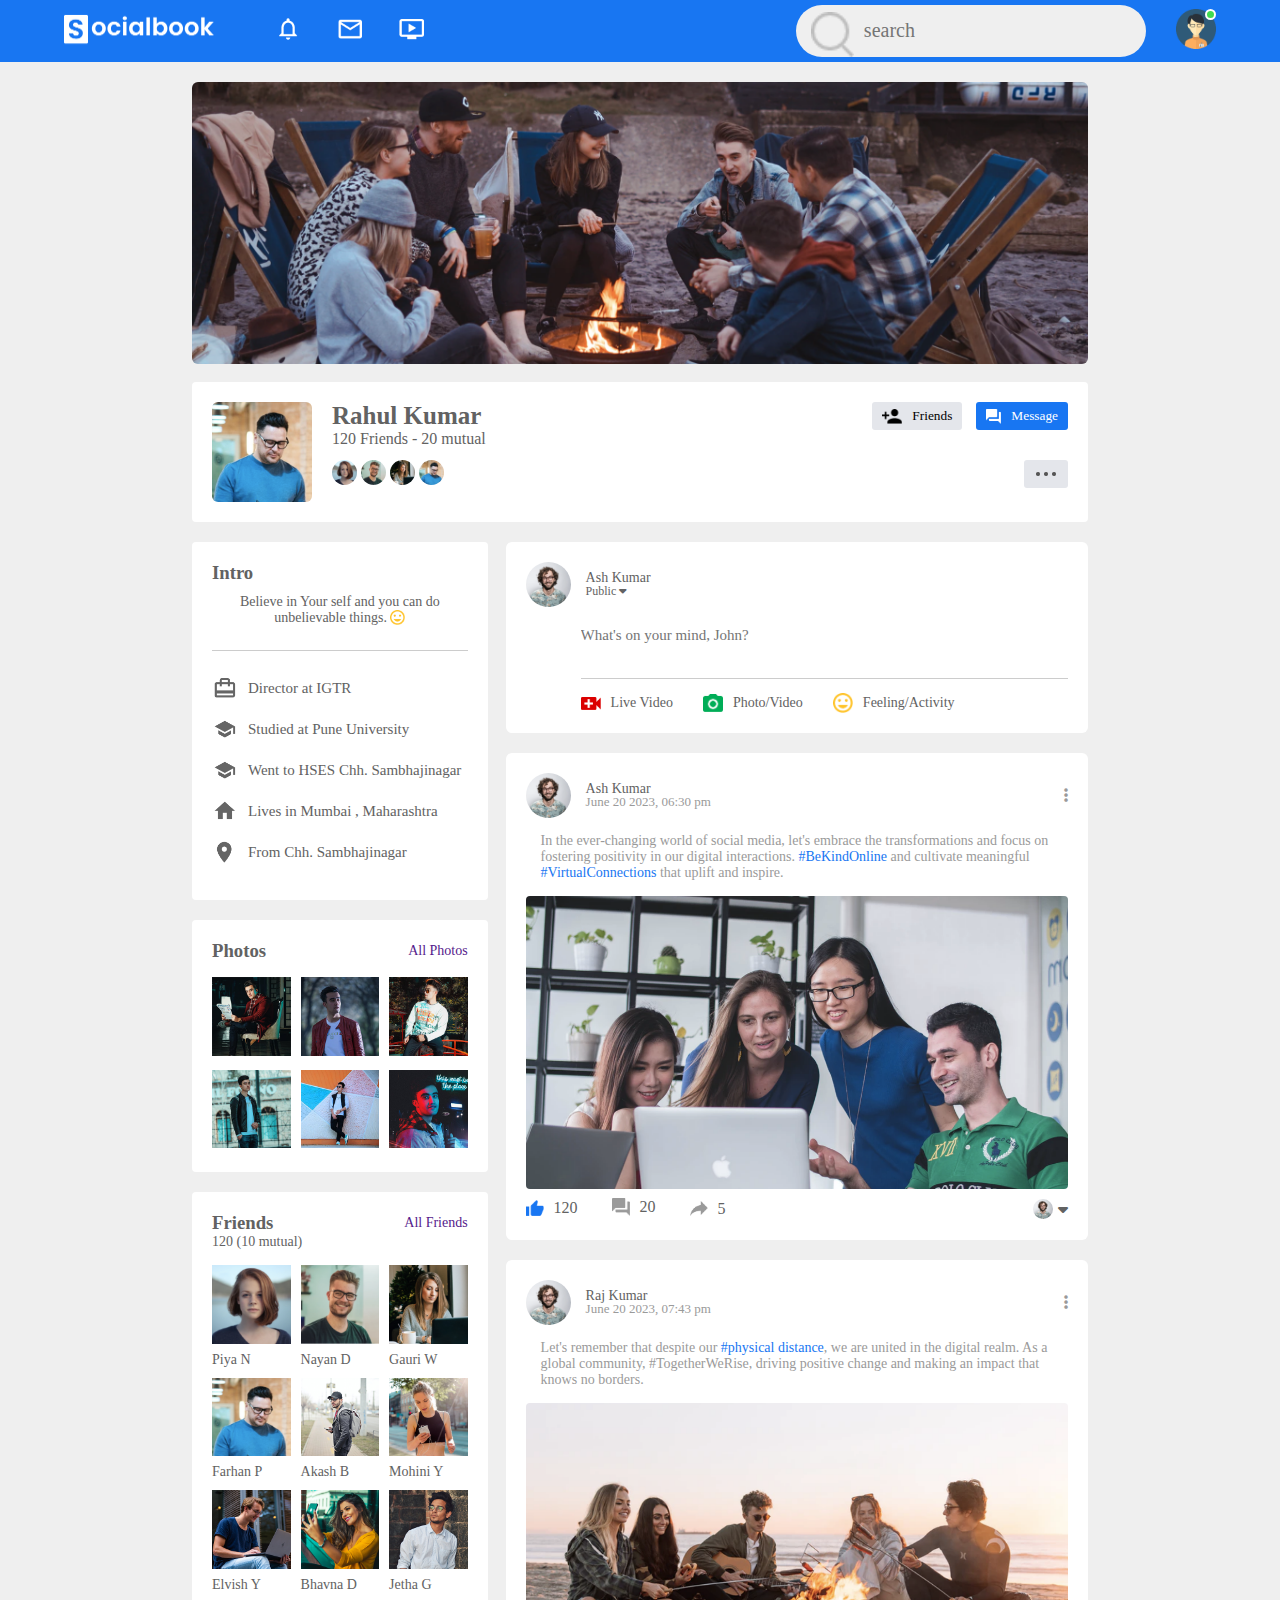
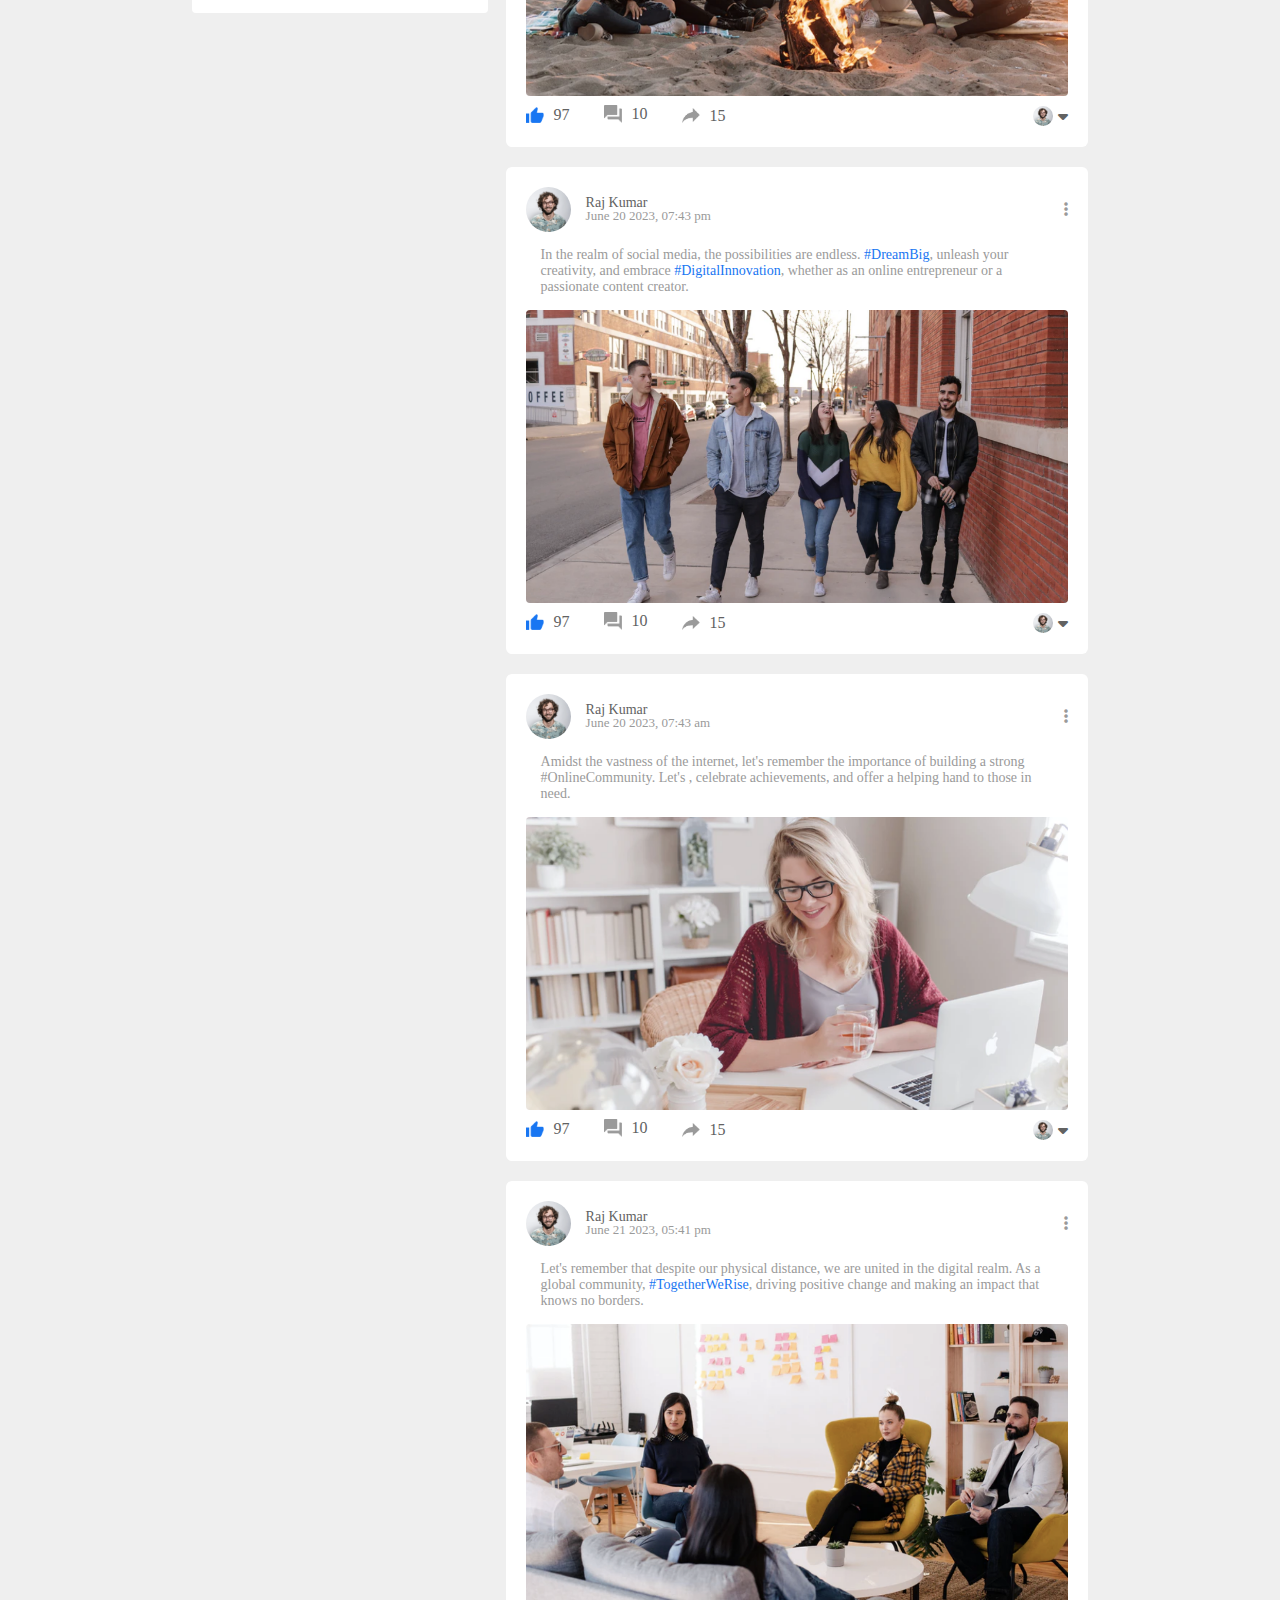
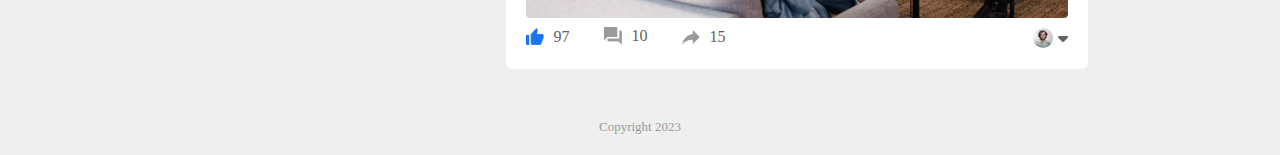
==== Facebook Clone Template/profile.html @ 29893e7e "Initial commit" ====
<!DOCTYPE html>
<html lang="en">

<head>
    <meta charset="UTF-8">
    <meta name="viewport" content="width=device-width, initial-scale=1.0">
    <title>Profile Page</title>
    <!-- External CSS stylesheets -->
    <link rel="stylesheet" href="style.css">
    <link rel="stylesheet" href="https://cdnjs.cloudflare.com/ajax/libs/font-awesome/6.4.0/css/all.min.css">
</head>

<body>
    <!-- Navigation bar -->
    <nav>
        <!-- Left part of the navigation bar -->
        <div class="navleft">
            <a href="index.html">
            <img class="img" id="logo" src="Images/logo.png" alt="logo"></a>
            <ul>
                <!-- Font Awesome icons for notifications, messages, and videos -->
                <li><img src="Images/notification.png"></li>
                <li><img src="Images/inbox.png"></li>
                <li><img src="Images/video.png"></li>
            </ul>
        </div>
        <!-- Right part of the navigation bar -->
        <div class="nav-right">
            <!-- Search box -->
            <div class="search-box">
                <img class="img" id="search-icon" src="Images/search.png">
                <input type="text" placeholder="search">
            </div>
            <!-- User profile icon -->
            <div class="nav-user-icon online" onclick="settingsMenuToggle()">
                <img src="Images/profilepic.png" alt="profile">
            </div>
        </div>

        <!---------------------- Setting menu --------------------------------------->
        <div class="settings-menu">


          <div id="dark-btn" >
            <span></span>
          </div>

            <div class="settings-menu-inner">
                <div class="user-profile">
                    <img src="Images/profile-pic.png">
                    <div>
                        <p>Ash Kumar</p>
                        <a href="profile.html">See your profile</a>
                    </div>
                </div>
                <hr>
                <div class="user-profile">
                    <img src="Images/feedback.png">
                    <div>
                        <p>Give Feedback</p>
                        <a href="#">Help us to improve the new design</a>
                    </div>
                </div>
                <hr>
                <div class="setting-links">
                    <img src="Images/setting.png" class="setting-icons">
                    <a href="#">Settings & Privacy</a><img src="Images/arrow.png" width="10px">
                </div>
                <div class="setting-links">
                    <img src="Images/help.png" class="setting-icons">
                    <a href="#">help & Support</a><img src="Images/arrow.png" width="10px">
                </div>
                <div class="setting-links">
                    <img src="Images/display.png" class="setting-icons">
                    <a href="#">Display & Accessibility</a><img src="Images/arrow.png" width="10px">
                </div>
                <div class="setting-links">
                    <img src="Images/logout.png" class="setting-icons">
                    <a href="#">Log out</a><img src="Images/arrow.png" width="10px">
                </div>
            </div>

        </div>
    </nav>

    <!-- navbar complete -->

    <!--------------------- Profile page ================== -->

     <div class="profile-container">
        <img src="Images/cover.png" class="cover-img">
        <div class="profile-details">
            <div class="pd-left">
               <div class="pd-row">
                <img src="Images/profile.png" class="pd-image" >
                <div>
                    <h3>Rahul Kumar</h3>
                    <p>120 Friends - 20 mutual</p>
                    <img src="Images/member-1.png">
                    <img src="Images/member-2.png">
                    <img src="Images/member-3.png">
                    <img src="Images/member-4.png">
                </div>
               </div>
            </div>
            <div class="pd-right">
                
                <button type="button"><img src="Images/add-friends.png"> Friends</button>
                <button type="button"><img src="Images/message.png" alt=""> Message</button>
                <br>
                <a href="#"><img src="Images/more.png" alt=""></a>
            </div>
        </div>
        
        <div class="profile-info">
            <div class="info-col">


               <div class="profile-intro">
                 <h3>Intro</h3>
                 <p class="intro-text">Believe in Your self and you can do unbelievable things. <img src="Images/feeling.png"></p>
                <hr>
                       
                <ul>
                    <li><img src="Images/profile-job.png"> Director at IGTR</li>
                    <li><img src="Images/profile-study.png"> Studied at Pune University</li>
                    <li><img src="Images/profile-study.png"> Went to HSES Chh. Sambhajinagar</li>
                    <li><img src="Images/profile-home.png"> Lives in Mumbai , Maharashtra</li>
                    <li><img src="Images/profile-location.png"> From Chh. Sambhajinagar</li>
                </ul>

                </div>

                   <div class="profile-intro">
                    <div class="title-box">
                        <h3>Photos</h3>
                        <a href="">All Photos</a>
                    </div>

                     <div class="photo-box">
                        <div><img src="Images/photo1.png"></div>
                        <div><img src="Images/photo2.png"></div>
                        <div><img src="Images/photo3.png"></div>
                        <div><img src="Images/photo4.png"></div>
                        <div><img src="Images/photo5.png"></div>
                        <div><img src="Images/photo6.png"></div>
                     </div>
                   </div>
                   <div class="profile-intro">
                    <div class="title-box">
                        <h3>Friends</h3>
                        <a href="">All Friends</a>
                    </div>
                    <p>120 (10 mutual)</p>
                     <div class="friends-box">
                        <div><img src="Images/member-1.png"> <p>Piya N</p></div>
                        <div><img src="Images/member-2.png"> <p>Nayan D</p></div>
                        <div><img src="Images/member-3.png"> <p> Gauri W</p></div>
                        <div><img src="Images/member-4.png"> <p> Farhan P </p></div>
                        <div><img src="Images/member-5.png"> <p> Akash B</p></div>
                        <div><img src="Images/member-6.png"> <p> Mohini Y </p></div>
                        <div><img src="Images/member-7.png"> <p> Elvish Y</p></div>
                        <div><img src="Images/member-8.png"> <p> Bhavna D </p></div>
                        <div><img src="Images/member-9.png"> <p> Jetha G </p></div>

                     </div>
                   </div>




            </div>
            <div class="post-col">
                <div class="write-post-container">
                    <div class="user-profile">
                        <img src="Images/profile-pic.png">
                        <div>
                            <p>Ash Kumar</p>
                            <small>Public <i class="fa-solid fa-caret-down"></i></small>
                        </div>
    
                    </div>
    
                    <div class="post-input-container">
                        <textarea rows="3" placeholder="What's on your mind, John?"></textarea>
    
                        <div class="add-post-links">
                            <a href="#"><img src="Images/live-video.png"> Live Video</a>
                            <a href="#"><img src="Images/photo.png"> Photo/Video</a>
                            <a href="#"><img src="Images/feeling.png"> Feeling/Activity</a>
    
                        </div>
                    </div>
                </div>
                <div class="post-container">
                    <div class="post-row">
                        <div class="user-profile">
                            <img src="Images/profile-pic.png">
                            <div>
                                <p>Ash Kumar</p>
                                <span>June 20 2023, 06:30 pm</span>
                            </div>
                        </div>
                        <a href="#"><i class="fa-solid fa-ellipsis-v"></i></a>
                    </div>
    
    
                    <p class="post-text">In the ever-changing world of social media, let's embrace the transformations and
                        focus
                        on fostering positivity in our digital interactions.
                        <a href="#">#BeKindOnline</a> and cultivate meaningful <a href="#">#VirtualConnections</a> that
                        uplift and inspire.
                    </p>
                    <img src="Images/feed-image-1.png" class="post-img">
                    <div class="post-row">
                        <div class="acitivity-icons">
                            <div><img src="Images/like-blue.png"> 120</div>
                            <div><img src="Images/comments.png"> 20</div>
                            <div><img src="Images/share.png"> 5</div>
                        </div>
                        <div class="post-profile-icon">
                            <img src="Images/profile-pic.png"> <i class="fa-solid fa-caret-down"></i>
                        </div>
                    </div>
                </div>
                <div class="post-container">
                    <div class="post-row">
                        <div class="user-profile">
                            <img src="Images/profile-pic.png">
                            <div>
                                <p>Raj Kumar</p>
                                <span>June 20 2023, 07:43 pm</span>
                            </div>
                        </div>
                        <a href="#"><i class="fa-solid fa-ellipsis-v"></i></a>
                    </div>
    
    
                    <p class="post-text">Let's remember that despite our <a href="#">#physical distance</a>, we are united
                        in the digital realm.
                        As a global community, #TogetherWeRise, driving positive change and making an impact that knows no
                        borders.
                    </p>
                    <img src="Images/feed-image-2.png" class="post-img">
                    <div class="post-row">
                        <div class="acitivity-icons">
                            <div><img src="Images/like-blue.png"> 97</div>
                            <div><img src="Images/comments.png"> 10</div>
                            <div><img src="Images/share.png"> 15</div>
                        </div>
                        <div class="post-profile-icon">
                            <img src="Images/profile-pic.png"> <i class="fa-solid fa-caret-down"></i>
                        </div>
                    </div>
                </div>
                <div class="post-container">
                    <div class="post-row">
                        <div class="user-profile">
                            <img src="Images/profile-pic.png">
                            <div>
                                <p>Raj Kumar</p>
                                <span>June 20 2023, 07:43 pm</span>
                            </div>
                        </div>
                        <a href="#"><i class="fa-solid fa-ellipsis-v"></i></a>
                    </div>
    
    
                    <p class="post-text">In the realm of social media,
                        the possibilities are endless. <a href="#">#DreamBig</a>, unleash your creativity,
                        and embrace <a href="#">#DigitalInnovation</a>, whether as an online entrepreneur
                        or a passionate content creator.
                    </p>
                    <img src="Images/feed-image-3.png" class="post-img">
                    <div class="post-row">
                        <div class="acitivity-icons">
                            <div><img src="Images/like-blue.png"> 97</div>
                            <div><img src="Images/comments.png"> 10</div>
                            <div><img src="Images/share.png"> 15</div>
                        </div>
                        <div class="post-profile-icon">
                            <img src="Images/profile-pic.png"> <i class="fa-solid fa-caret-down"></i>
                        </div>
                    </div>
                </div>
                <div class="post-container">
                    <div class="post-row">
                        <div class="user-profile">
                            <img src="Images/profile-pic.png">
                            <div>
                                <p>Raj Kumar</p>
                                <span>June 20 2023, 07:43 am</span>
                            </div>
                        </div>
                        <a href="#"><i class="fa-solid fa-ellipsis-v"></i></a>
                    </div>
    
    
                    <p class="post-text">Amidst the vastness of the internet, let's remember the importance of building a
                        strong #OnlineCommunity.
                        Let's <a href="#SupportOneAnother"></a>, celebrate achievements, and offer a helping hand to those
                        in need.
                    </p>
                    <img src="Images/feed-image-4.png" class="post-img">
                    <div class="post-row">
                        <div class="acitivity-icons">
                            <div><img src="Images/like-blue.png"> 97</div>
                            <div><img src="Images/comments.png"> 10</div>
                            <div><img src="Images/share.png"> 15</div>
                        </div>
                        <div class="post-profile-icon">
                            <img src="Images/profile-pic.png"> <i class="fa-solid fa-caret-down"></i>
                        </div>
                    </div>
                </div>
                <div class="post-container">
                    <div class="post-row">
                        <div class="user-profile">
                            <img src="Images/profile-pic.png">
                            <div>
                                <p>Raj Kumar</p>
                                <span>June 21 2023, 05:41 pm</span>
                            </div>
                        </div>
                        <a href="#"><i class="fa-solid fa-ellipsis-v"></i></a>
                    </div>
    
    
                    <p class="post-text">Let's remember that despite our physical distance, we are united in the digital
                        realm.
                        As a global community, <a href="#">#TogetherWeRise</a>, driving positive change and making an impact
                        that knows no borders.
                    </p>
                    <img src="Images/feed-image-5.png" class="post-img">
                    <div class="post-row">
                        <div class="acitivity-icons">
                            <div><img src="Images/like-blue.png"> 97</div>
                            <div><img src="Images/comments.png"> 10</div>
                            <div><img src="Images/share.png"> 15</div>
                        </div>
                        <div class="post-profile-icon">
                            <img src="Images/profile-pic.png"> <i class="fa-solid fa-caret-down"></i>
                        </div>
                    </div>
                </div>
            </div>
        </div>
      
     </div>





    <div class="footer">Copyright 2023</div>



    <script src="script.js"></script>
</body>

</html>
---- Facebook Clone Template/style.css ----
/* Global CSS styles */
*{
    padding: 0;
    margin: 0;
    font-family: 'poppins';
    list-style: none;
    box-sizing: border-box;
    text-decoration: none;
}
:root{
    --body-color: #efefef;
    --nav-color : #1876f2;
    --bg-color :#fff;
}

.dark-theme{
    --body-color: #0a0a0a;
    --nav-color : #191818;
    --bg-color :#191818;
}


body{
    background: var(--body-color);     
    transition: background 0.2s;  
}

/* Navigation bar styling */
#logo{
    width: 150px;
    margin-right: 45px;
}
.img{
    width: 100px;
}
#search-icon{
    width: 50px;
}
nav i{
    color: white;
}
nav{
    display: flex;
    align-items: center;
    justify-content: space-between;
    background-color:var(--nav-color);
    padding: 5px 5%;
    position: sticky;
    top: 0;
    z-index: 2;
}
.navleft , .nav-right{
    display: flex;
    align-items: center;
}

.navleft ul li{
    display: inline-block;
}
.navleft ul li img{
    width: 28px;
    margin: 0 15px;
    cursor: pointer;
}

/* User profile icon styling */
.nav-user-icon img{
    width: 40px;
    cursor: pointer;
}
.nav-user-icon{
    margin-left: 30px;
}

/* Search box styling */
.search-box{
    background: #efefef;
    width: 350px;
    border-radius: 50px;
    display: flex;
    align-items: center;
    padding: 0 15px;
    box-sizing: border-box;
}
.search-box img{
    margin-top: 7px;
}
.search-box input{
    width: 100%;
    font-size: 20px;
    background: transparent;
    padding: 10px;
    outline: none;
    border: 0;
}

/* Online status indicator */
.online{
    position: relative;
}
.online::after{
    content: '';
    width: 7px;
    height: 7px;
    border: 2px solid #fff;
    border-radius: 50%;
    background-color: #41db51;
    position: absolute;
    top: 0;
    right: 0;
}


/* container section */

.container{
    display: flex;
    justify-content: space-between;
    padding: 13px 5%;

}
.left-sidebar{
    /* background: #cbdffa; */
    flex-basis: 25%;
    position: sticky;
    top: 74px;
    align-self: flex-start;

}

.right-sidebar{

    flex-basis: 25%;
    position: sticky;
    top: 74px;
    align-self: flex-start;
    background: var(--bg-color);
    padding: 20px;
    border-radius: 4px;
    color: #626262;
  
}

.main-content{
    flex-basis: 47%;

}
.imp-links a{
    display: flex;
    align-items: center;
    margin-bottom: 10px;
    color: #626262;
    width: fits-content;
}
.shortcut-links a{
    display: flex;
    align-items: center;
    margin-bottom: 30px;
    color: #626262;
    width: fits-content;
}
.imp-links a img{
    width: 25px;
    margin: 15px;
    color:#1876f2 ;
}
.imp-links a:last-child{
    color: #1876f2;
}
.imp-links{
border-bottom: 1px solid #ccc;
}

.shortcut-links a img{
    width: 40px;
    border-radius: 4px;
    margin-right: 15px;
}

.shortcut-links p{
    margin: 25px 0;
    color: #626262;
    font-weight: 500;
}

/* right side bar */

.sidebar-title{
    display: flex;
    align-items: center;
    justify-content: space-between;
    margin-bottom: 18px;
}
.right-sidebar h4{
    font-weight: 600;
    font-size: 16px;

}
.sidebar-title a{
    color: #1876f2;
    font-size: 12px;
}

.event{
    display: flex;
    font-size: 14px;
    margin-bottom: 20px;
}
.left-event{
    border-radius: 10px;
    height: 65px;
    width: 65px;
    margin-right: 15px;
    padding-top: 10px;

    text-align: center;
    position: relative;
    overflow: hidden;
    box-shadow:  0 0 10px rgba(0, 0, 0, 0.1);
}
.event p{
    font-size: 12px;

}
.event a{
    font-size: 12px;
    color: #1876f2;
}
.left-event span{
    position: absolute;
    bottom: 0;
    left: 0;
    width: 100%;
    background-color: #1876f2;
    color: #fff;
    font-size: 10px;
    padding: 4px;
}

.sidebar-ads{
    width: 100%;
    margin-bottom: 20px;
    border-bottom: 4px;
}

.online-list{
    display: flex;
    align-items: center;
    margin-bottom: 20px;

}
.online-list .online img{
    width: 40px;
    border-radius: 50%;
}
.online-list .online{
    width: 40px;
    border-radius: 50%;
    margin-right: 15px;
}
.online-list .online::after{
    top: unset;
    bottom: 3px;
}


/* main content */

.story-gallery{
    display: flex;
    justify-content: space-between;
    margin-bottom: 20px;
}
.story{
    flex-basis: 18%;
    padding-top: 32%;
    position: relative;
    background-image:linear-gradient(transparent ,rgba(0, 0, 0, 0.8)), url('Images/status-1.png');
    background-position: center;
    background-size: cover;
    border-radius: 10px;
}
.story.story-1 img{
top: unset;
left: 50%;
bottom: 40px;
transform: translate(-50%);
border: 0;
width: 35px;

}
.story-1{
    background-image:linear-gradient(transparent ,rgba(0, 0, 0, 0.8)), url('Images/status-1.png');
}
.story-2{
    background-image:linear-gradient(transparent ,rgba(0, 0, 0, 0.8)), url('Images/status-2.png');
}
.story-3{
    background-image:linear-gradient(transparent ,rgba(0, 0, 0, 0.8)), url('Images/status-3.png');
}
.story-4{
    background-image:linear-gradient(transparent ,rgba(0, 0, 0, 0.8)), url('Images/status-4.png');
}
.story-5{
    background-image:linear-gradient(transparent ,rgba(0, 0, 0, 0.8)), url('Images/status-5.png');
}

.story img{
    position: absolute;
    width: 45px;
    border-radius: 50%;
    top: 10px;
    left: 10px;
    border: 5px solid #1876f2;
}
.story p{
    position: absolute;
    bottom: 10px;
    width: 100%;
    text-align: center;
    color: #fff;
    font-size: 14px;
}

.write-post-container{
    width: 100%;
    background: var(--bg-color);
    border-radius: 6px;
    padding: 20px;
    color: #626262;
}
.user-profile{

    display: flex;
    align-items: center;

}
.user-profile img{
    width: 45px;
    border-radius: 50%;
    margin-right: 15px;
} 
.user-profile p{
    margin-bottom: -5px;
    font-weight: 500;
    color: #626262;
}
.user-profile small{
    font-size: 12px;
}

.post-input-container{
    padding-left: 55px;
    padding-top: 20px;
}
.post-input-container textarea{
    width: 100%;
    border: 0;
    outline: 0;
    border-bottom: 1px solid #ccc;
    background-color: transparent;
    resize: none;
    font-size: 15px;
}

.add-post-links{
    display: flex;
    margin-top: 10px;

}
.add-post-links a{
    display: flex;
    align-items: center;
    color: #626262;
    margin-right: 30px;
    font-size: 14px;
}
.add-post-links a img{
    width: 20px;
    margin-right: 10px;
}

.post-container{
    width: 100%;
    background-color: var(--bg-color);
    border-radius: 6px;
    padding: 20px;
    color: #626262;
    margin: 20px 0;

}
.user-profile span{
    font-size: 13px;
    color: #9a9a9a;
}

.post-text{
    color: #9a9a9a;
    margin: 15px;
    font-size: 15px;
}
.post-text a{
    color: #1876f2;

}

.post-img{
    width: 100%;
    border-radius: 4px;
    margin-bottom:5px ;
}

.post-row{
    display: flex;
    align-items: center;
    justify-content: space-between;
}
.acitivity-icons div{
    display: inline-flex;
    align-items: center;
    margin-right: 30px;
}
.acitivity-icons div img{
    width: 18px;
    margin-right: 10px;

}
.post-profile-icon{
    display: flex;
    align-items: center;
}
.post-profile-icon img{
    width: 20px;
    border-radius: 50%;
    margin-right: 5px;
}

.post-row a{
    color: #9a9a9a;
}

.load-more-btn{
    display: block;
    margin: auto;
    cursor: pointer;
    padding: 5px 10px;
    border: 1px solid #9a9a9a;
    color: #626262;
    border-radius: 4px;

}

.footer{
    text-align: center;
    color: #9a9a9a;
    padding: 10px 0 20px;
    font-size:13px ;
}

.settings-menu{
    position: absolute;
    width: 90%;
    max-width: 350px;
    background:var(--bg-color);
    box-shadow: 0 0 10px rgba(0, 0, 0, 0.4);
    border-radius: 4px;
    overflow: hidden;
    top: 103%;
    right: 5%;
    max-height: 0;
    transition: max-height 0.3s;
}
.settings-menu-height{
    max-height: 450px;
}

.user-profile a{
    font-size: 12px;
    color: #1876f2;
}

.settings-menu-inner{
    padding: 20px;
}

.settings-menu hr{
    border: 0;
    height: 1px;
    background-color: #9a9a9a;
    margin: 15px 0;
}


.setting-links{
    display: flex;
    align-items: center;
    margin: 15px 0;

}
.setting-links .setting-icons{
    width: 38px;
    margin-right: 10px;
    border-radius: 50%;
}
.setting-links a{
    display: flex;
    flex: 1;
    align-items: center;
    justify-content: space-between;
    color: #626262;
}

#dark-btn{
    position: absolute;
    top: 20px;
    right: 20px;
    background-color: #ccc;
    width: 45px;
    border-radius: 15px;
    padding: 2px 3px;
    cursor: pointer;
    display: flex;
    transition: padding-left 0.5s, background-color 0.5s;
}
#dark-btn span{
    width: 18px;
    height: 18px;
    background-color: #fff;
    border-radius: 50%;

    display: inline-block;
}
#dark-btn.dark-btn-on{
    padding-left: 23px;
    background-color: #292929;
}


/* ===============   profile page     ============= */

.profile-container{
    padding: 20px 15%;
    color: #626262;

}
.cover-img{
    width: 100%;
    border-radius: 6px;
    margin-bottom: 14px;
}

.profile-details{
    background:var(--bg-color);
    padding: 20PX;
    border-radius: 4px;
    display: flex;
    align-items: flex-start;
    justify-content: space-between;
}

.pd-row{
    display: flex;
    align-items: flex-start;

}
.pd-image{
    width: 100px;
    margin-right: 20px;
    border-radius: 6px;
}
.pd-row div h3{
    font-size: 25px;
    font-weight: 600;
}
.pd-row div h3 p{
    font-size: 13px;
}
.pd-row div img{
    width: 25px;
    border-radius: 50%;
    margin-top: 12px;
}

.pd-right button{
    background: #1876f2;
    border: 0;
    outline: 0;
    padding: 6px 10px;
    display: inline-flex;
    align-items: center;
    color: #fff;
    border-radius: 3px;
    margin-left: 10px;
    cursor: pointer;
}
.pd-right button img{
    height: 15px;
    margin-right:10px ;
}
.pd-right button:first-child{
    background: #e4e6eb;
    color: black;
}

.pd-right{
    text-align: right;
}
.pd-right a{
    background: #e4e6eb;
    border-radius: 3px;
    padding: 12px;
    display: inline-flex;
   margin-top: 30px;   
}
.pd-right a img{
    width: 20px;
}

.profile-info{
    display: flex;
    align-items: flex-start;
    justify-content: space-between;
    margin-top: 20px;

}
.info-col{
    flex-basis: 33%;

}
.post-col{
    flex-basis: 65%;
}

.profile-intro{
    background: var(--bg-color);
    padding: 20px;
    border-radius: 4px;
    margin-bottom: 20px;
}
.profile-intro h3{
    font-weight: 600;
}
.intro-text{
    text-align: center;
    margin: 10px 0;
    font-size: 15px;

}
.intro-text img{
    width: 15px;
    margin-bottom: -3px;
}
.profile-intro hr{
    border: 0;
   background: #ccc;
   margin: 24px 0;
   height: 1px;
}

.profile-info ul li{
  font-size: 15px;
  margin: 15px 0;
  display: flex;
  align-items: center;
} 

.profile-info ul li img{
    width: 26px;
    margin-right: 10px;
}

.title-box{
    display: flex;
    align-items: center;
    justify-content: space-between;

}
.title-box a{
    columns: #1876f2;
    font-size: 14px;
}
.photo-box{
    display: grid;
    grid-template-columns: repeat(3, auto);
    grid-gap: 10px;
    margin-top: 15px;
}

.photo-box div img{
    width: 100%;
    cursor: pointer;
}

.profile-info p{
    font-size: 14px;
}

.friends-box{
    display: grid;
    grid-template-columns: repeat(3, auto);
    grid-gap: 10px;
    margin-top: 15px;
}
.friends-box div img{
    width: 100%;
    cursor: pointer;
    padding-bottom:20px ;
}
.friends-box div{
    position: relative;
}
.friends-box p{
    position: absolute;
     bottom: 0;
     left: 0;
}


 /* =============================Media Query =========================== */


@media (max-width: 900px){
    .right-sidebar{
        display: none;

    }
    .left-sidebar{
        display: none;
    }
    nv{
        flex-wrap: wrap;
    }
    .search-box{
        display: none;
    }
    #logo{
       width: 110px;
       margin-right: 20px; 
    }
    .navleft ul li img{
        width: 20px;
        margin: 0 8px;
    }
    .nav-user-icon img{
        width: 30px;
    }
    .nav-user-icon{
        margin-left: 0;
    }
    .add-post-links{
        flex-wrap: wrap;
    }
    .main-content{
        flex-basis: 100%;
    }
    .story img {
        width: 30px;
        border-width: 3px;
    }
    .story p{
        font-size: 11px;
    }
    .story.story-1 img{
        width: 25px;
        bottom: 30px;
    }
    .add-post-links a{
        margin-right: 12px;
        font-size: 10px;
    }
    .add-post-links a img{
        width: 16px;
        margin-right: 5px;
    }
    .post-input-container{
        padding-left: 0;
    }
    
}
  /* ---------------------------------Media query For profile page ------------ */

  @media (max-width:900px){
    .profile-container{
        padding:20px 5% ;
    }
    .profile-details{
        flex-wrap: wrap;

    }
    .pd-right{
        text-align: left;
        margin-top: 15px;

    }
    .pd-right button{
        margin-left: 0;
        margin-right: 10px;
    }
    .pd-row div h3{
        font-size: 16px;
    }
    .profile-info{
        flex-wrap: wrap;

    }
    .info-col , .post-col{
        flex-basis: 100%;
    }
  }
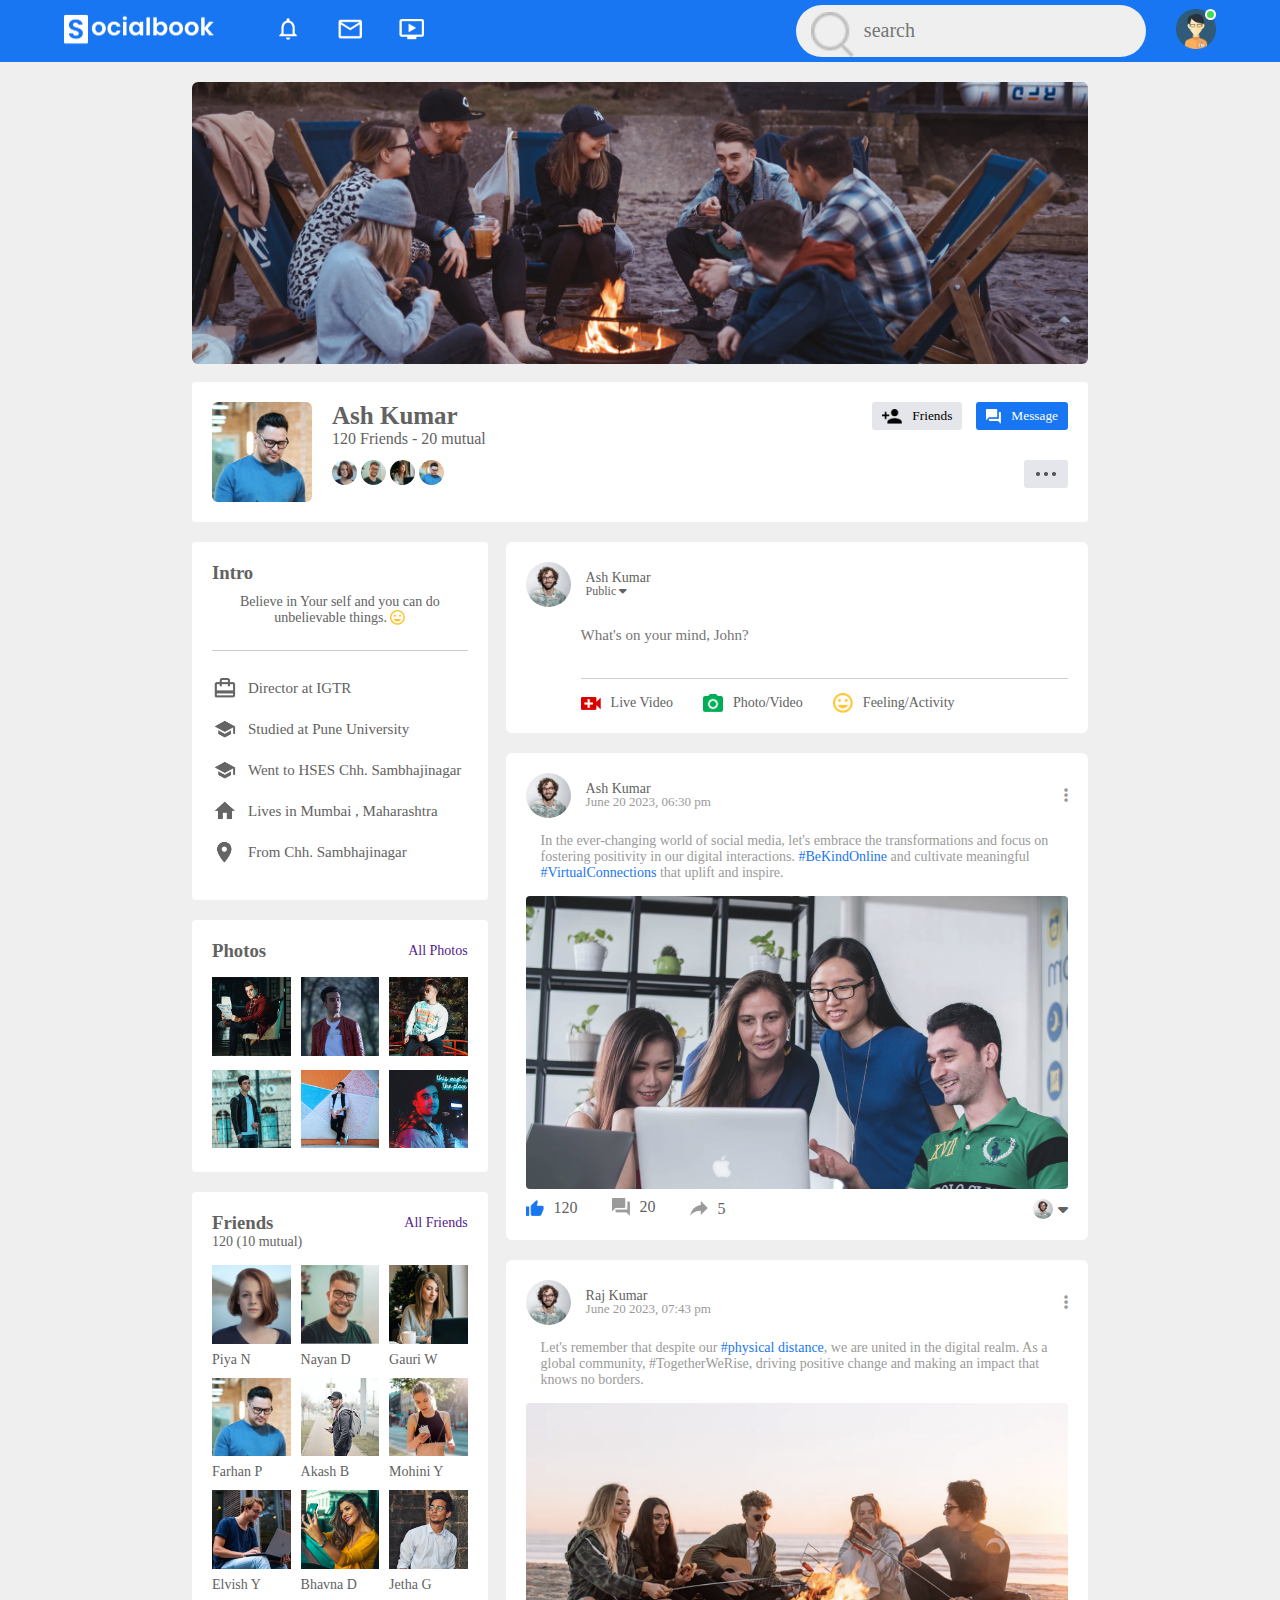
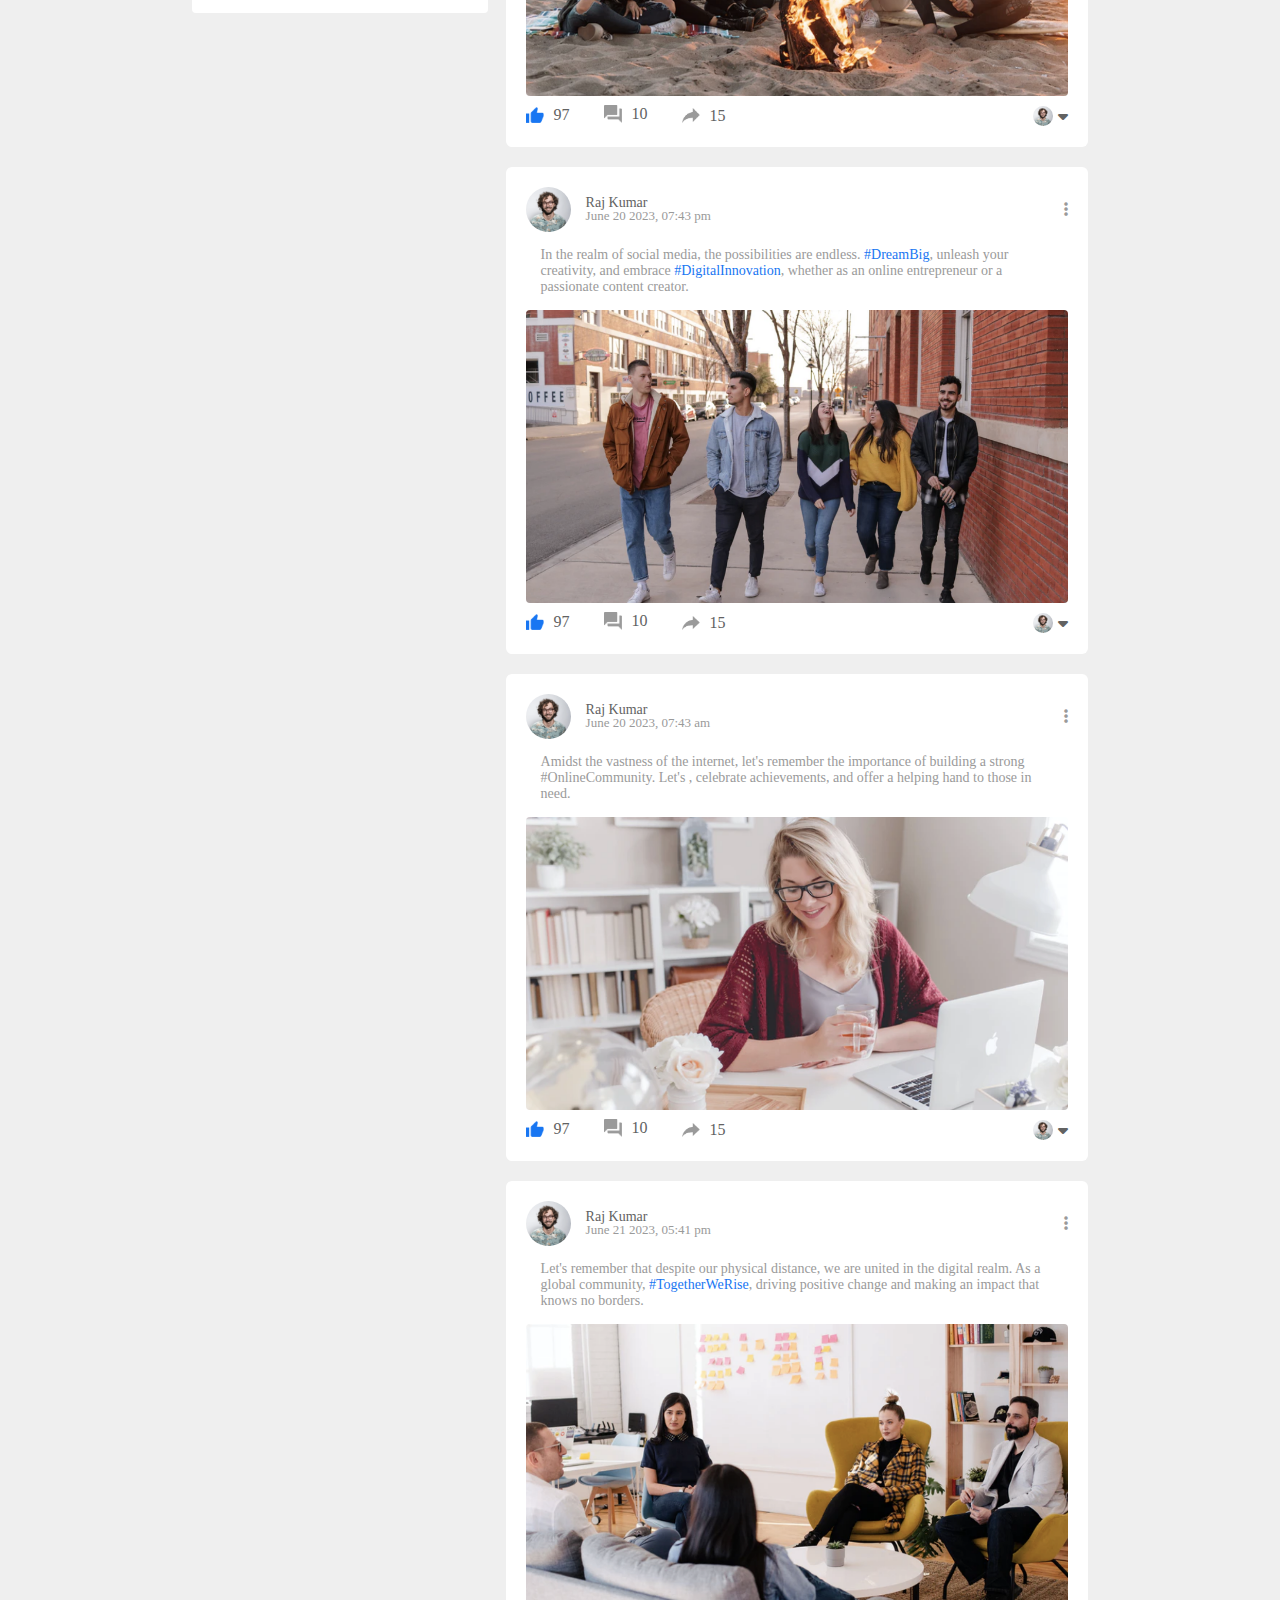
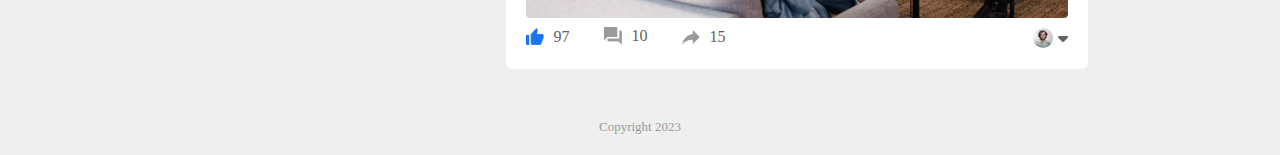
==== commit 36bdff93: "Update profile.html" ====
--- a/Facebook Clone Template/profile.html
+++ b/Facebook Clone Template/profile.html
@@ -94,7 +94,7 @@
                <div class="pd-row">
                 <img src="Images/profile.png" class="pd-image" >
                 <div>
-                    <h3>Rahul Kumar</h3>
+                    <h3>Ash Kumar</h3>
                     <p>120 Friends - 20 mutual</p>
                     <img src="Images/member-1.png">
                     <img src="Images/member-2.png">
@@ -359,4 +359,4 @@
     <script src="script.js"></script>
 </body>
 
-</html>+</html>
